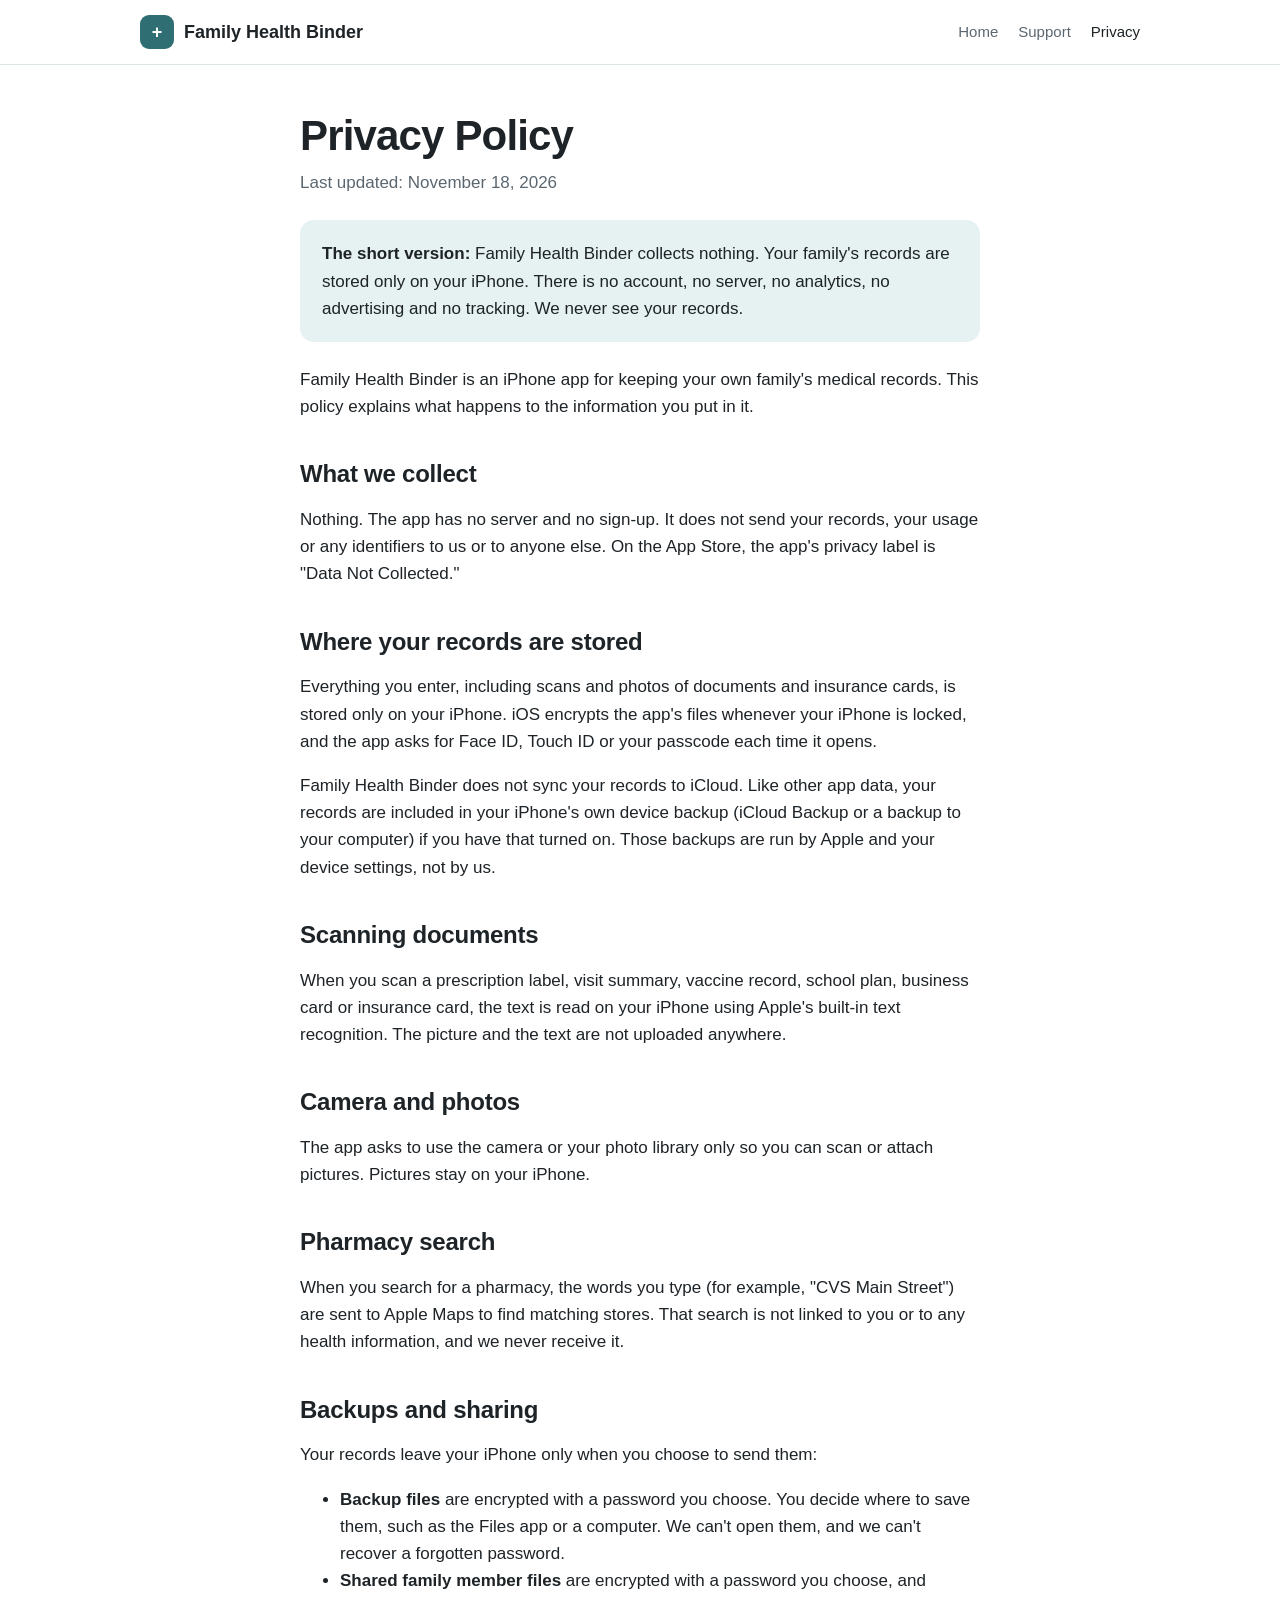
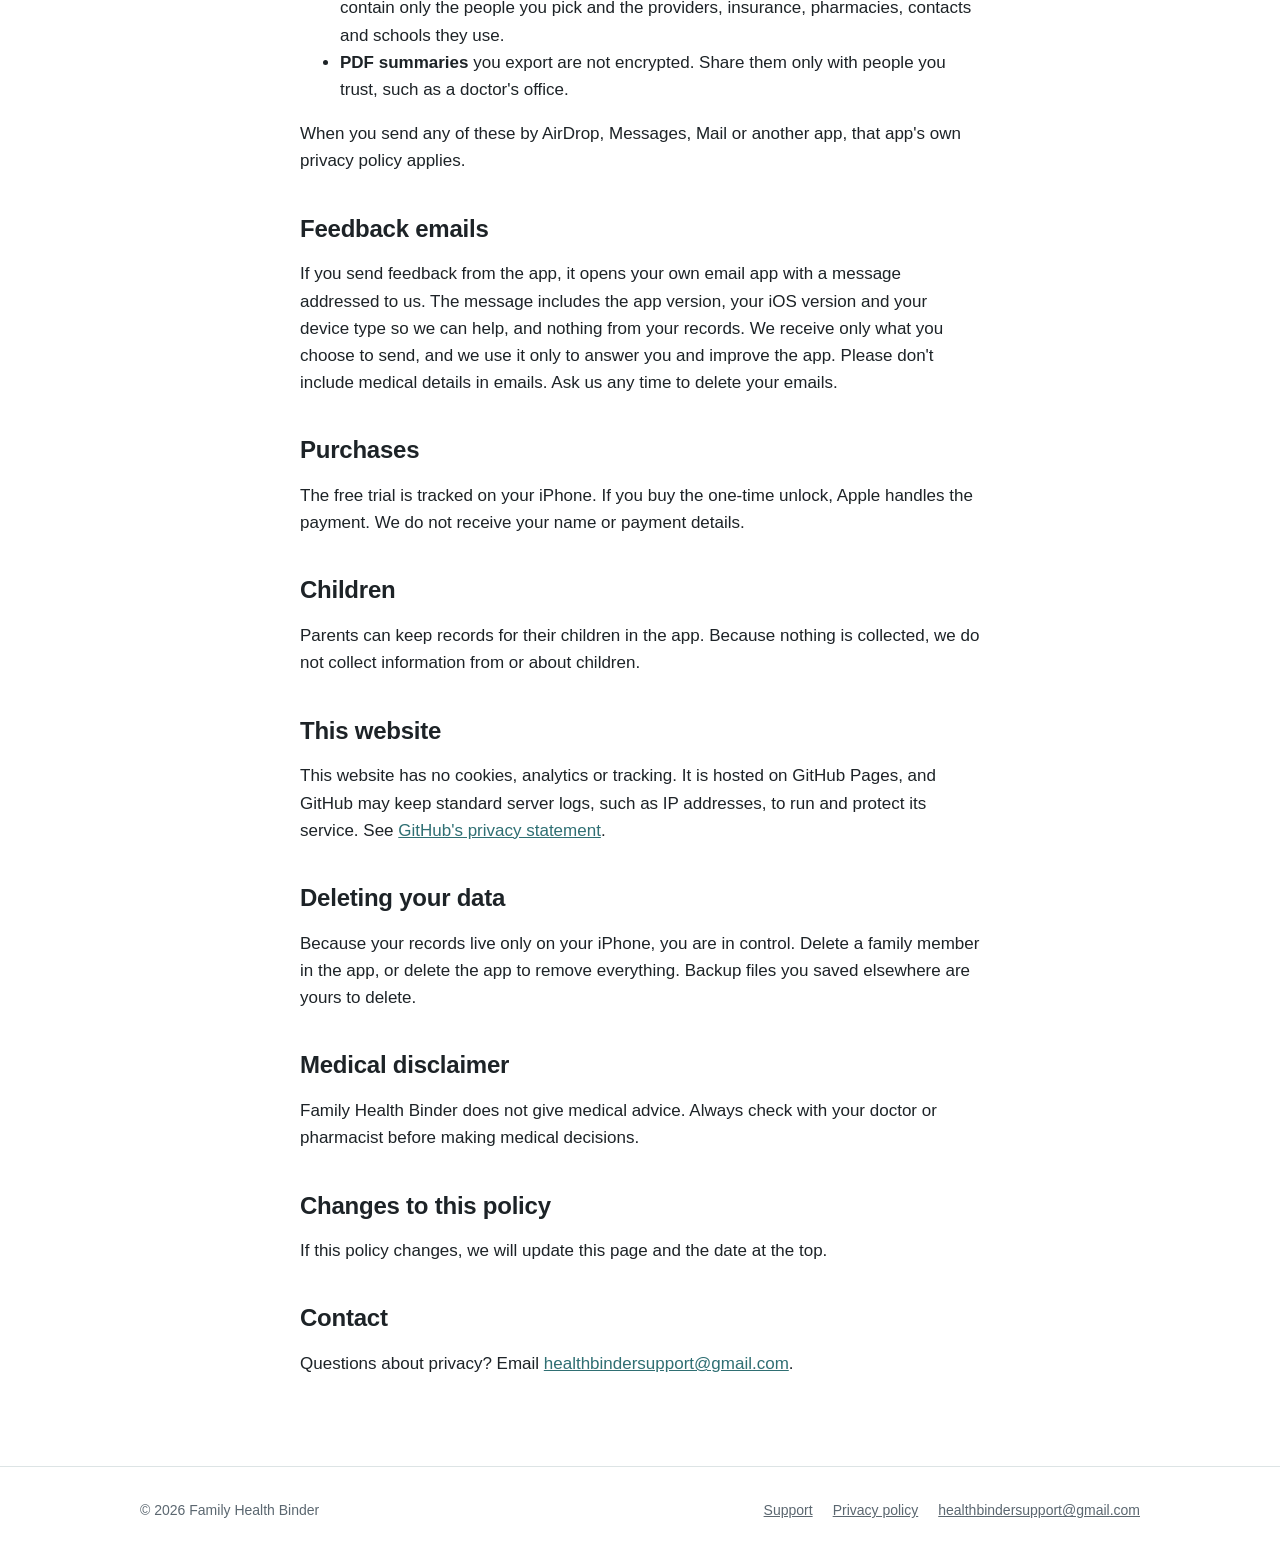
==== privacy.html @ 0f278eaf "Add files via upload" ====
<!doctype html>
<html lang="en">
<head>
  <meta charset="utf-8">
  <meta name="viewport" content="width=device-width, initial-scale=1">
  <title>Privacy Policy | Family Health Binder</title>
  <meta name="description" content="Family Health Binder collects no data. Your family's records stay on your iPhone.">
  <link rel="stylesheet" href="style.css">
</head>
<body>
  <header class="site-header">
    <div class="wrap">
      <a class="logo" href="./"><span class="logo-mark" aria-hidden="true">+</span>Family Health Binder</a>
      <nav class="site-nav" aria-label="Main">
        <a href="./">Home</a>
        <a href="support.html">Support</a>
        <a href="privacy.html" aria-current="page">Privacy</a>
      </nav>
    </div>
  </header>

  <main class="page">
    <div class="wrap narrow">
      <h1>Privacy Policy</h1>
      <p class="updated">Last updated: November 18, 2026</p>

      <div class="callout">
        <p><strong>The short version:</strong> Family Health Binder collects nothing. Your family's records are stored only on your iPhone. There is no account, no server, no analytics, no advertising and no tracking. We never see your records.</p>
      </div>

      <p>Family Health Binder is an iPhone app for keeping your own family's medical records. This policy explains what happens to the information you put in it.</p>

      <h2>What we collect</h2>
      <p>Nothing. The app has no server and no sign-up. It does not send your records, your usage or any identifiers to us or to anyone else. On the App Store, the app's privacy label is "Data Not Collected."</p>

      <h2>Where your records are stored</h2>
      <p>Everything you enter, including scans and photos of documents and insurance cards, is stored only on your iPhone. iOS encrypts the app's files whenever your iPhone is locked, and the app asks for Face ID, Touch ID or your passcode each time it opens.</p>
      <p>Family Health Binder does not sync your records to iCloud. Like other app data, your records are included in your iPhone's own device backup (iCloud Backup or a backup to your computer) if you have that turned on. Those backups are run by Apple and your device settings, not by us.</p>

      <h2>Scanning documents</h2>
      <p>When you scan a prescription label, visit summary, vaccine record, school plan, business card or insurance card, the text is read on your iPhone using Apple's built-in text recognition. The picture and the text are not uploaded anywhere.</p>

      <h2>Camera and photos</h2>
      <p>The app asks to use the camera or your photo library only so you can scan or attach pictures. Pictures stay on your iPhone.</p>

      <h2>Pharmacy search</h2>
      <p>When you search for a pharmacy, the words you type (for example, "CVS Main Street") are sent to Apple Maps to find matching stores. That search is not linked to you or to any health information, and we never receive it.</p>

      <h2>Backups and sharing</h2>
      <p>Your records leave your iPhone only when you choose to send them:</p>
      <ul>
        <li><strong>Backup files</strong> are encrypted with a password you choose. You decide where to save them, such as the Files app or a computer. We can't open them, and we can't recover a forgotten password.</li>
        <li><strong>Shared family member files</strong> are encrypted with a password you choose, and contain only the people you pick and the providers, insurance, pharmacies, contacts and schools they use.</li>
        <li><strong>PDF summaries</strong> you export are not encrypted. Share them only with people you trust, such as a doctor's office.</li>
      </ul>
      <p>When you send any of these by AirDrop, Messages, Mail or another app, that app's own privacy policy applies.</p>

      <h2>Feedback emails</h2>
      <p>If you send feedback from the app, it opens your own email app with a message addressed to us. The message includes the app version, your iOS version and your device type so we can help, and nothing from your records. We receive only what you choose to send, and we use it only to answer you and improve the app. Please don't include medical details in emails. Ask us any time to delete your emails.</p>

      <h2>Purchases</h2>
      <p>The free trial is tracked on your iPhone. If you buy the one-time unlock, Apple handles the payment. We do not receive your name or payment details.</p>

      <h2>Children</h2>
      <p>Parents can keep records for their children in the app. Because nothing is collected, we do not collect information from or about children.</p>

      <h2>This website</h2>
      <p>This website has no cookies, analytics or tracking. It is hosted on GitHub Pages, and GitHub may keep standard server logs, such as IP addresses, to run and protect its service. See <a href="https://docs.github.com/en/site-policy/privacy-policies/github-general-privacy-statement">GitHub's privacy statement</a>.</p>

      <h2>Deleting your data</h2>
      <p>Because your records live only on your iPhone, you are in control. Delete a family member in the app, or delete the app to remove everything. Backup files you saved elsewhere are yours to delete.</p>

      <h2>Medical disclaimer</h2>
      <p>Family Health Binder does not give medical advice. Always check with your doctor or pharmacist before making medical decisions.</p>

      <h2>Changes to this policy</h2>
      <p>If this policy changes, we will update this page and the date at the top.</p>

      <h2>Contact</h2>
      <p>Questions about privacy? Email <a href="mailto:healthbindersupport@gmail.com">healthbindersupport@gmail.com</a>.</p>
    </div>
  </main>

  <footer class="site-footer">
    <div class="wrap">
      <span>&copy; <span id="year">2026</span> Family Health Binder</span>
      <nav aria-label="Footer">
        <a href="support.html">Support</a>
        <a href="privacy.html">Privacy policy</a>
        <a href="mailto:healthbindersupport@gmail.com">healthbindersupport@gmail.com</a>
      </nav>
    </div>
  </footer>
  <script>document.getElementById('year').textContent = new Date().getFullYear();</script>
</body>
</html>
---- style.css ----
/* Family Health Binder website styles.
   To restyle the whole site, change the colors and fonts in :root below. */
:root {
  --brand: #2f6f73;        /* main accent: buttons, links, icons */
  --brand-dark: #1f4f52;   /* hover state */
  --brand-soft: #e6f1f1;   /* light accent backgrounds */
  --text: #1d2327;
  --muted: #5b6770;
  --bg: #ffffff;
  --bg-alt: #f6f8f8;
  --border: #dde4e5;
  --font: -apple-system, BlinkMacSystemFont, "SF Pro Text", "Segoe UI", Roboto, Helvetica, Arial, sans-serif;
  --radius: 14px;
  --max: 1040px;
}
@media (prefers-color-scheme: dark) {
  :root {
    --brand: #7cc4c8;
    --brand-dark: #a3d8db;
    --brand-soft: #1c3133;
    --text: #e8ecee;
    --muted: #a3afb6;
    --bg: #111618;
    --bg-alt: #182022;
    --border: #2a3437;
  }
}

* { box-sizing: border-box; }
html { -webkit-text-size-adjust: 100%; }
body { margin: 0; font-family: var(--font); color: var(--text); background: var(--bg); line-height: 1.6; font-size: 17px; }
a { color: var(--brand); }
a:hover { color: var(--brand-dark); }
img { max-width: 100%; }
.wrap { max-width: var(--max); margin: 0 auto; padding: 0 20px; }
.narrow { max-width: 720px; }

/* Header */
.site-header { border-bottom: 1px solid var(--border); background: var(--bg); position: sticky; top: 0; z-index: 10; }
.site-header .wrap { display: flex; align-items: center; justify-content: space-between; gap: 16px; min-height: 64px; flex-wrap: wrap; }
.logo { display: flex; align-items: center; gap: 10px; font-weight: 700; color: var(--text); text-decoration: none; font-size: 18px; }
.logo-mark { width: 34px; height: 34px; border-radius: 9px; background: var(--brand); color: var(--bg); display: grid; place-items: center; font-size: 18px; }
.site-nav { display: flex; gap: 20px; font-size: 15px; }
.site-nav a { color: var(--muted); text-decoration: none; }
.site-nav a:hover, .site-nav a[aria-current="page"] { color: var(--text); }

/* Hero */
.hero { padding: 72px 0 56px; text-align: center; }
.eyebrow { color: var(--brand); font-weight: 600; text-transform: uppercase; letter-spacing: .08em; font-size: 13px; margin: 0 0 12px; }
h1 { font-size: clamp(32px, 6vw, 52px); line-height: 1.1; margin: 0 0 18px; letter-spacing: -0.02em; }
.lead { font-size: clamp(18px, 2.4vw, 21px); color: var(--muted); max-width: 640px; margin: 0 auto 28px; }
.button { display: inline-block; background: var(--brand); color: var(--bg); padding: 13px 24px; border-radius: 999px; font-weight: 600; text-decoration: none; }
.button:hover { background: var(--brand-dark); color: var(--bg); }
.button.secondary { background: transparent; color: var(--brand); border: 1.5px solid var(--brand); }
.note { color: var(--muted); font-size: 14px; margin-top: 14px; }

/* Sections */
section { padding: 56px 0; }
section.alt { background: var(--bg-alt); }
h2 { font-size: clamp(26px, 4vw, 34px); line-height: 1.2; margin: 0 0 12px; letter-spacing: -0.01em; }
h3 { font-size: 19px; margin: 0 0 6px; }
.section-intro { color: var(--muted); max-width: 640px; margin: 0 0 32px; }
.center { text-align: center; }
.center .section-intro { margin-left: auto; margin-right: auto; }

.grid { display: grid; gap: 20px; grid-template-columns: repeat(auto-fit, minmax(260px, 1fr)); }
.card { background: var(--bg); border: 1px solid var(--border); border-radius: var(--radius); padding: 22px; }
.card p { margin: 0; color: var(--muted); }
.icon { width: 40px; height: 40px; border-radius: 10px; background: var(--brand-soft); color: var(--brand); display: grid; place-items: center; margin-bottom: 14px; }
.icon svg { width: 22px; height: 22px; }

.checks { list-style: none; padding: 0; margin: 0; display: grid; gap: 12px; }
.checks li { padding-left: 32px; position: relative; }
.checks li::before { content: ""; position: absolute; left: 0; top: 4px; width: 20px; height: 20px; border-radius: 50%; background: var(--brand-soft); }
.checks li::after { content: ""; position: absolute; left: 7px; top: 8px; width: 5px; height: 9px; border: solid var(--brand); border-width: 0 2px 2px 0; transform: rotate(45deg); }

.split { display: grid; gap: 40px; grid-template-columns: 1fr 1fr; align-items: center; }
@media (max-width: 760px) { .split { grid-template-columns: 1fr; } }

.card .price { color: var(--text); }
.price { font-size: 44px; font-weight: 700; margin: 0; }
.price small { font-size: 17px; color: var(--muted); font-weight: 400; }

/* Steps */
.steps { counter-reset: step; list-style: none; padding: 0; margin: 0; display: grid; gap: 20px; grid-template-columns: repeat(auto-fit, minmax(220px, 1fr)); }
.steps li { counter-increment: step; }
.steps li::before { content: counter(step); display: grid; place-items: center; width: 34px; height: 34px; border-radius: 50%; background: var(--brand); color: var(--bg); font-weight: 700; margin-bottom: 10px; }
.steps p { margin: 0; color: var(--muted); }

/* Text pages (privacy, support) */
.page { padding: 48px 0 72px; }
.page h1 { font-size: clamp(30px, 5vw, 42px); }
.page h2 { font-size: 24px; margin-top: 40px; }
.page .updated { color: var(--muted); margin-top: -8px; }
.callout { background: var(--brand-soft); border-radius: var(--radius); padding: 20px 22px; margin: 24px 0; }
.callout p:last-child { margin-bottom: 0; }
.callout p:first-child { margin-top: 0; }
details { border: 1px solid var(--border); border-radius: 12px; padding: 14px 18px; margin: 10px 0; background: var(--bg); }
details[open] { padding-bottom: 4px; }
summary { cursor: pointer; font-weight: 600; }
details p, details ol, details ul { color: var(--muted); }
.path { font-weight: 600; color: var(--text); white-space: nowrap; }

/* Footer */
.site-footer { border-top: 1px solid var(--border); padding: 32px 0 40px; color: var(--muted); font-size: 14px; }
.site-footer .wrap { display: flex; flex-wrap: wrap; gap: 12px 24px; justify-content: space-between; }
.site-footer nav { display: flex; gap: 20px; flex-wrap: wrap; }
.site-footer a { color: var(--muted); }
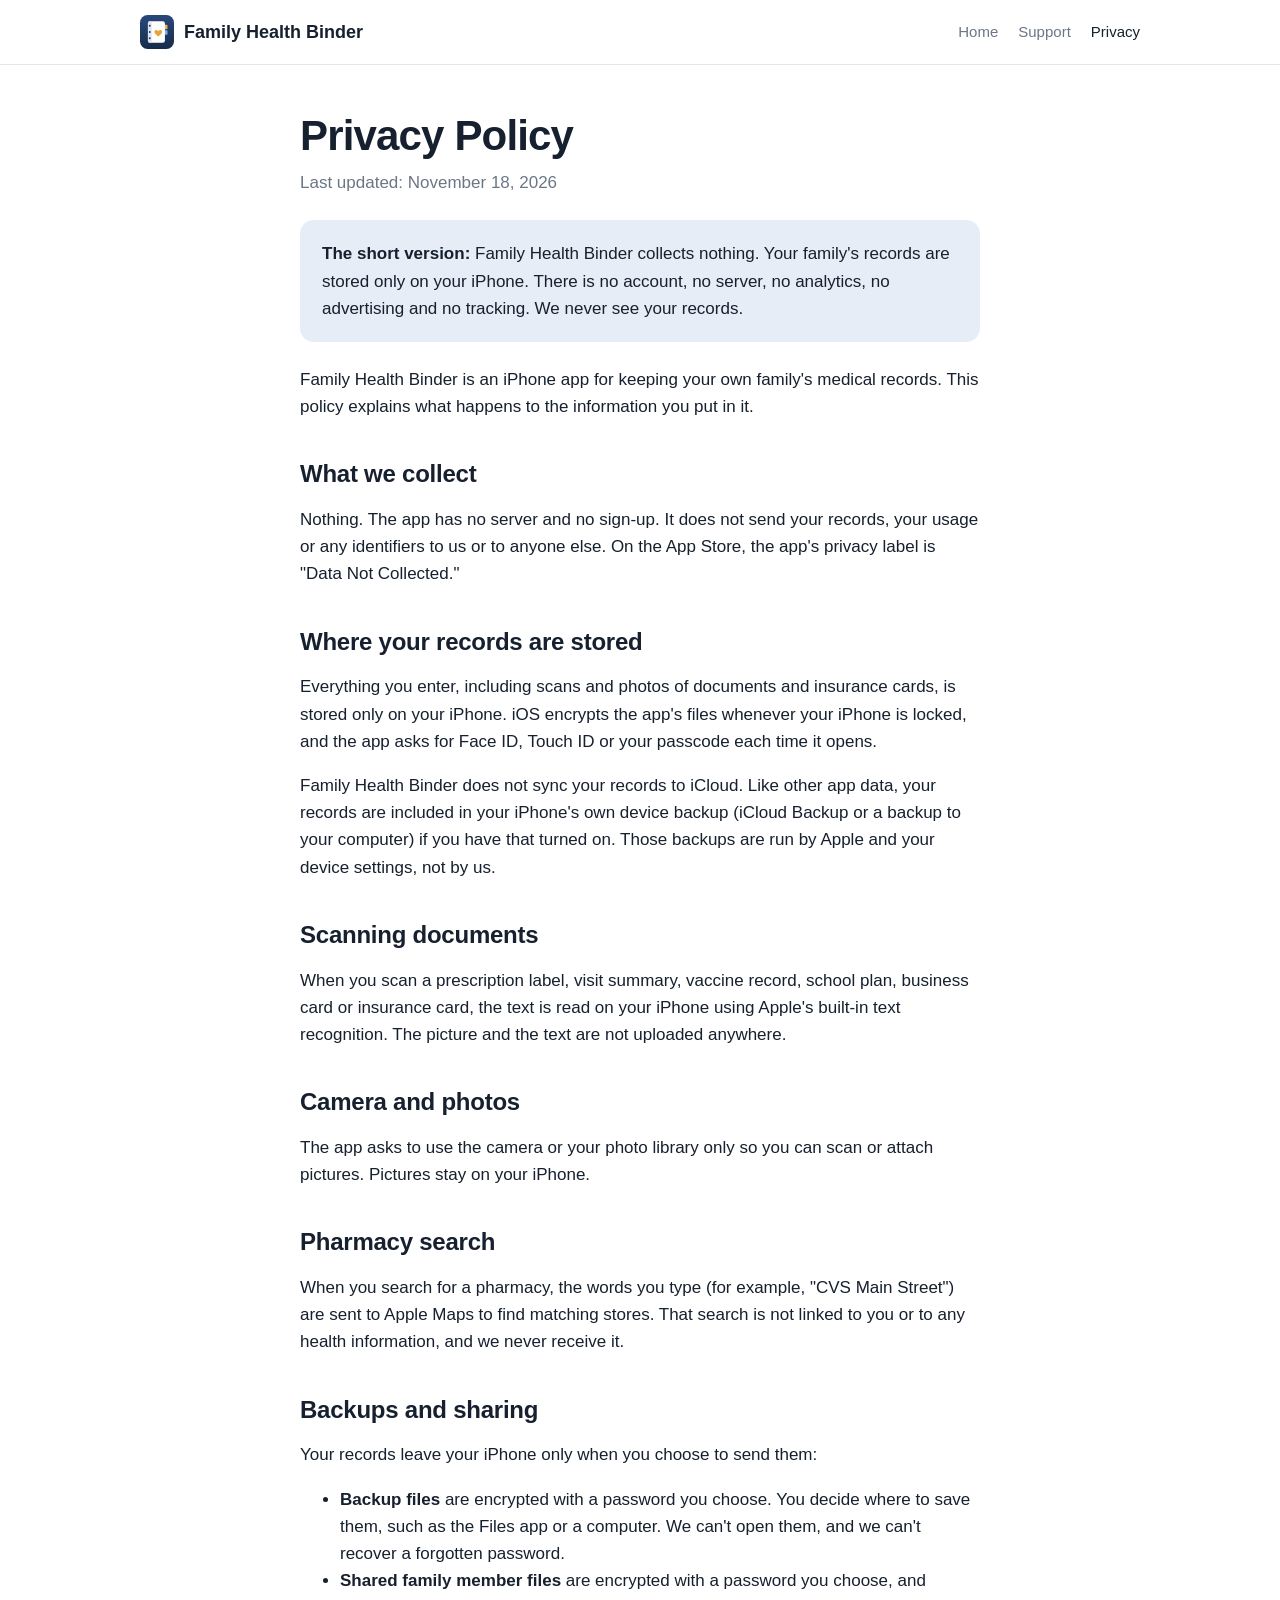
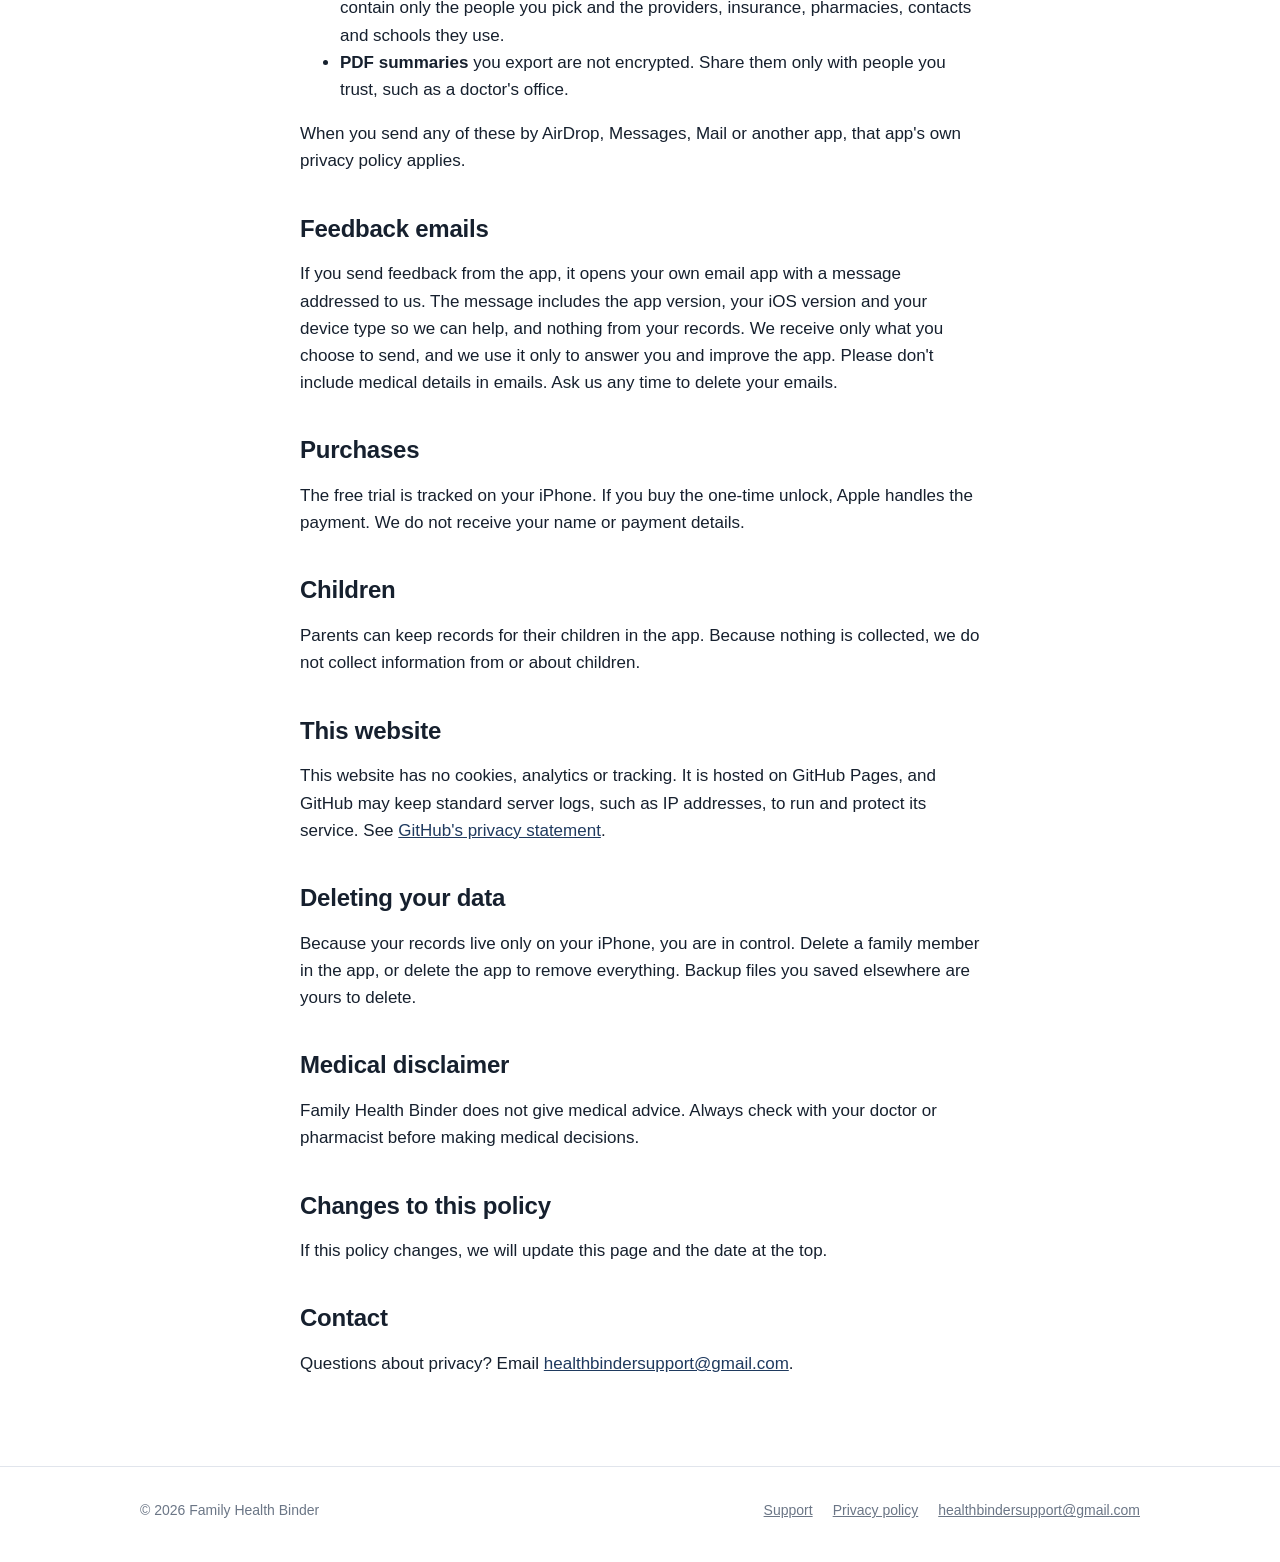
==== commit bc380ec9: "update branding and messaging" ====
--- a/privacy.html
+++ b/privacy.html
@@ -5,12 +5,15 @@
   <meta name="viewport" content="width=device-width, initial-scale=1">
   <title>Privacy Policy | Family Health Binder</title>
   <meta name="description" content="Family Health Binder collects no data. Your family's records stay on your iPhone.">
+  <link rel="icon" href="favicon.svg" type="image/svg+xml">
+  <link rel="icon" href="favicon-32.png" sizes="32x32" type="image/png">
+  <link rel="apple-touch-icon" href="apple-touch-icon.png">
   <link rel="stylesheet" href="style.css">
 </head>
 <body>
   <header class="site-header">
     <div class="wrap">
-      <a class="logo" href="./"><span class="logo-mark" aria-hidden="true">+</span>Family Health Binder</a>
+      <a class="logo" href="./"><img class="logo-mark" src="favicon.svg" alt="" width="34" height="34">Family Health Binder</a>
       <nav class="site-nav" aria-label="Main">
         <a href="./">Home</a>
         <a href="support.html">Support</a>
--- a/style.css
+++ b/style.css
@@ -1,28 +1,32 @@
 /* Family Health Binder website styles.
    To restyle the whole site, change the colors and fonts in :root below. */
 :root {
-  --brand: #2f6f73;        /* main accent: buttons, links, icons */
-  --brand-dark: #1f4f52;   /* hover state */
-  --brand-soft: #e6f1f1;   /* light accent backgrounds */
-  --text: #1d2327;
-  --muted: #5b6770;
+  --brand: #1f3a5f;        /* Binder Navy: buttons, links, icons */
+  --brand-dark: #142844;   /* hover state */
+  --brand-soft: #e6edf6;   /* light accent backgrounds */
+  --accent: #e8a33d;       /* amber: highlights, never small text on white */
+  --accent-text: #c9821e;  /* amber when used as text */
+  --text: #16202e;
+  --muted: #6b7686;
   --bg: #ffffff;
-  --bg-alt: #f6f8f8;
-  --border: #dde4e5;
+  --bg-alt: #f3f5f9;
+  --border: #e1e5ec;
   --font: -apple-system, BlinkMacSystemFont, "SF Pro Text", "Segoe UI", Roboto, Helvetica, Arial, sans-serif;
   --radius: 14px;
   --max: 1040px;
 }
 @media (prefers-color-scheme: dark) {
   :root {
-    --brand: #7cc4c8;
-    --brand-dark: #a3d8db;
-    --brand-soft: #1c3133;
-    --text: #e8ecee;
-    --muted: #a3afb6;
-    --bg: #111618;
-    --bg-alt: #182022;
-    --border: #2a3437;
+    --brand: #8db4e8;
+    --brand-dark: #b4cff2;
+    --brand-soft: #1d2d45;
+    --accent: #f2c271;
+    --accent-text: #f2c271;
+    --text: #e6ebf2;
+    --muted: #93a0b2;
+    --bg: #0d131c;
+    --bg-alt: #121b28;
+    --border: #223047;
   }
 }
 
@@ -39,14 +43,14 @@
 .site-header { border-bottom: 1px solid var(--border); background: var(--bg); position: sticky; top: 0; z-index: 10; }
 .site-header .wrap { display: flex; align-items: center; justify-content: space-between; gap: 16px; min-height: 64px; flex-wrap: wrap; }
 .logo { display: flex; align-items: center; gap: 10px; font-weight: 700; color: var(--text); text-decoration: none; font-size: 18px; }
-.logo-mark { width: 34px; height: 34px; border-radius: 9px; background: var(--brand); color: var(--bg); display: grid; place-items: center; font-size: 18px; }
+.logo-mark { width: 34px; height: 34px; display: block; }
 .site-nav { display: flex; gap: 20px; font-size: 15px; }
 .site-nav a { color: var(--muted); text-decoration: none; }
 .site-nav a:hover, .site-nav a[aria-current="page"] { color: var(--text); }
 
 /* Hero */
 .hero { padding: 72px 0 56px; text-align: center; }
-.eyebrow { color: var(--brand); font-weight: 600; text-transform: uppercase; letter-spacing: .08em; font-size: 13px; margin: 0 0 12px; }
+.eyebrow { color: var(--accent-text); font-weight: 600; text-transform: uppercase; letter-spacing: .08em; font-size: 13px; margin: 0 0 12px; }
 h1 { font-size: clamp(32px, 6vw, 52px); line-height: 1.1; margin: 0 0 18px; letter-spacing: -0.02em; }
 .lead { font-size: clamp(18px, 2.4vw, 21px); color: var(--muted); max-width: 640px; margin: 0 auto 28px; }
 .button { display: inline-block; background: var(--brand); color: var(--bg); padding: 13px 24px; border-radius: 999px; font-weight: 600; text-decoration: none; }
@@ -106,3 +110,165 @@
 .site-footer .wrap { display: flex; flex-wrap: wrap; gap: 12px 24px; justify-content: space-between; }
 .site-footer nav { display: flex; gap: 20px; flex-wrap: wrap; }
 .site-footer a { color: var(--muted); }
+
+/* ---------- Hero with phone ---------- */
+.hero-split { display: grid; grid-template-columns: 1.1fr .9fr; gap: 48px; align-items: center; text-align: left; }
+.hero-split .lead { margin-left: 0; }
+.hero-split h1 { font-size: clamp(32px, 5vw, 50px); }
+.hero-sub { font-size: clamp(20px, 2.6vw, 24px); font-weight: 600; color: var(--brand); margin: 0 0 16px; }
+@media (max-width: 820px) {
+  .hero-split { grid-template-columns: 1fr; text-align: center; }
+  .hero-split .lead { margin-left: auto; }
+}
+
+/* ---------- Benefit rows ---------- */
+.benefit { display: grid; grid-template-columns: 1fr 1fr; gap: 56px; align-items: center; }
+.benefit.flip .benefit-text { order: 2; }
+.benefit-text p { color: var(--muted); }
+.benefit-text .checks { margin-top: 20px; }
+@media (max-width: 820px) {
+  .benefit { grid-template-columns: 1fr; gap: 32px; }
+  .benefit.flip .benefit-text { order: 0; }
+}
+.demo { display: flex; justify-content: center; align-items: center; gap: 20px; flex-wrap: wrap; }
+.mini-grid { display: grid; gap: 14px 28px; grid-template-columns: repeat(auto-fit, minmax(220px, 1fr)); margin-top: 8px; }
+.mini-grid h3 { font-size: 17px; }
+.mini-grid p { margin: 0; color: var(--muted); font-size: 15px; }
+
+/* ---------- Phone mockup (illustrations, not screenshots) ----------
+   The app screens inside always use light iOS colors, like a real screenshot. */
+.phone { --ios-bg: #f3f5f9; --ios-card: #fff; --ios-text: #16202e; --ios-muted: #6b7686; --ios-line: #e1e5ec; --ios-blue: #1f3a5f; --ios-green: #2e9d5b;
+  width: 270px; aspect-ratio: 9 / 19.2; background: #1b1f22; border-radius: 44px; padding: 11px; box-shadow: 0 30px 60px -20px rgba(15, 25, 50, .35), 0 0 0 1px rgba(0,0,0,.06);
+  flex: none; position: relative; font-family: -apple-system, BlinkMacSystemFont, "SF Pro Text", "Segoe UI", Roboto, sans-serif; }
+.screen { position: relative; height: 100%; border-radius: 34px; overflow: hidden; background: var(--ios-bg); color: var(--ios-text); font-size: 12.5px; line-height: 1.35; }
+.island { position: absolute; top: 9px; left: 50%; transform: translateX(-50%); width: 82px; height: 23px; border-radius: 20px; background: #000; z-index: 5; }
+.statusbar { height: 42px; display: flex; justify-content: space-between; align-items: center; padding: 6px 26px 0; font-size: 12px; font-weight: 600; }
+.nav { padding: 2px 16px 8px; }
+.nav .back { color: var(--ios-blue); font-size: 13px; }
+.nav h4 { margin: 2px 0 0; font-size: 24px; font-weight: 700; letter-spacing: -.01em; }
+.nav h5 { margin: 2px 0 0; font-size: 15px; font-weight: 600; text-align: center; }
+.group { background: var(--ios-card); border-radius: 11px; margin: 0 12px 12px; overflow: hidden; }
+.group-label { color: var(--ios-muted); font-size: 10.5px; text-transform: uppercase; letter-spacing: .03em; margin: 0 24px 5px; }
+.row { display: flex; align-items: center; gap: 10px; padding: 9px 12px; border-bottom: 1px solid var(--ios-line); }
+.row:last-child { border-bottom: 0; }
+.row .grow { flex: 1; min-width: 0; }
+.row .k { color: var(--ios-muted); font-size: 10.5px; }
+.row .v { font-weight: 500; }
+.row .chev { color: #c4c4c7; font-size: 15px; }
+.avatar { width: 34px; height: 34px; border-radius: 50%; display: grid; place-items: center; font-weight: 600; font-size: 13px; flex: none; }
+.a1 { background: #dce6f3; color: #1f3a5f; } .a2 { background: #fbecd2; color: #8a5a10; } .a3 { background: #ddefe8; color: #22664f; } .a4 { background: #f1e3f2; color: #7a3d82; }
+.pill { font-size: 10px; background: #fbecd2; color: #8a5a10; padding: 2px 7px; border-radius: 10px; white-space: nowrap; }
+.toast { position: absolute; left: 14px; right: 14px; bottom: 22px; background: var(--ios-green); color: #fff; border-radius: 12px; padding: 10px 12px; font-weight: 600; font-size: 12px; display: flex; gap: 8px; align-items: center; box-shadow: 0 8px 20px rgba(0,0,0,.18); }
+.copied { position: absolute; left: 50%; transform: translateX(-50%); background: rgba(30,30,30,.88); color: #fff; padding: 6px 12px; border-radius: 16px; font-size: 11px; font-weight: 600; }
+
+/* Demo 1: family list items arrive one by one */
+.demo-family .person { opacity: 0; animation: arrive 8s infinite; }
+.demo-family .person:nth-child(2) { animation-delay: .25s; }
+.demo-family .person:nth-child(3) { animation-delay: .5s; }
+.demo-family .person:nth-child(4) { animation-delay: .75s; }
+.demo-family .tiles { opacity: 0; animation: arrive 8s 1.2s infinite; }
+@keyframes arrive { 0% { opacity: 0; transform: translateY(8px); } 6%, 92% { opacity: 1; transform: none; } 100% { opacity: 0; } }
+.tile-grid { display: grid; grid-template-columns: 1fr 1fr; gap: 8px; margin: 0 12px; }
+.tile { background: var(--ios-card); border-radius: 11px; padding: 9px 10px; }
+.tile b { display: block; font-size: 17px; color: var(--ios-blue); }
+.tile span { font-size: 10.5px; color: var(--ios-muted); }
+
+/* Demo 2: intake form filled from the phone (12s loop) */
+.demo-intake .hl { animation: none; border-radius: 0; }
+.demo-intake .r1 { animation: hl 12s infinite; }
+.demo-intake .r2 { animation: hl 12s 3s infinite; }
+.demo-intake .r3 { animation: hl 12s 6s infinite; }
+@keyframes hl { 0%, 4% { background: transparent; } 6%, 18% { background: #e3eaf4; } 22%, 100% { background: transparent; } }
+.demo-intake .copied { top: 46%; opacity: 0; animation: pop 3s infinite; }
+@keyframes pop { 0%, 8% { opacity: 0; } 14%, 50% { opacity: 1; } 60%, 100% { opacity: 0; } }
+.paper { width: 260px; background: #fffef9; color: #222; border-radius: 6px; padding: 18px 18px 14px; box-shadow: 0 18px 40px -16px rgba(0,0,0,.35); font-family: Georgia, "Times New Roman", serif; transform: rotate(1.5deg); flex: none; position: relative; }
+.paper::before { content: ""; position: absolute; top: -10px; left: 50%; transform: translateX(-50%); width: 80px; height: 20px; background: #9aa3a8; border-radius: 4px; }
+.paper h6 { font-size: 13px; text-transform: uppercase; letter-spacing: .06em; margin: 4px 0 12px; text-align: center; font-family: inherit; }
+.paper .field { font-size: 10.5px; color: #555; margin-bottom: 10px; }
+.paper .line { border-bottom: 1px solid #888; min-height: 20px; font-family: "Bradley Hand", "Segoe Print", "Comic Sans MS", cursive; font-size: 14px; color: #1f3f8f; white-space: nowrap; overflow: hidden; }
+.paper .fill { display: inline-block; clip-path: inset(0 100% 0 0); }
+.paper .f1 { animation: write 12s 1s infinite; }
+.paper .f2 { animation: write 12s 4s infinite; }
+.paper .f3 { animation: write 12s 7s infinite; }
+@keyframes write { 0% { clip-path: inset(0 100% 0 0); } 8%, 72% { clip-path: inset(0 0 0 0); } 76%, 100% { clip-path: inset(0 0 0 0); opacity: 0; } }
+.paper .done-line { min-height: 20px; }
+
+/* Demo 3: scanning a prescription label (10s loop) */
+.camera { position: absolute; inset: 42px 0 0; background: #2b2f33; display: grid; place-items: center; animation: cam 10s infinite; z-index: 2; }
+@keyframes cam { 0%, 38% { opacity: 1; } 44%, 100% { opacity: 0; } }
+.label { width: 78%; background: #fff; border-radius: 6px; padding: 12px; font-family: "Courier New", monospace; font-size: 9.5px; line-height: 1.45; color: #222; transform: rotate(-2deg); position: relative; overflow: hidden; }
+.label strong { font-size: 11px; }
+.label .store { display: flex; justify-content: space-between; border-bottom: 1px dashed #aaa; padding-bottom: 4px; margin-bottom: 6px; font-weight: 700; }
+.scanline { position: absolute; left: 0; right: 0; height: 3px; background: #4fd1c5; box-shadow: 0 0 12px 4px rgba(79,209,197,.6); top: 0; animation: sweep 10s infinite; }
+@keyframes sweep { 0% { top: 0; opacity: 0; } 4% { opacity: 1; } 30% { top: 100%; opacity: 1; } 32%, 100% { top: 100%; opacity: 0; } }
+.frame { position: absolute; inset: 18% 6%; border: 2px solid rgba(255,255,255,.7); border-radius: 12px; pointer-events: none; }
+.shutter { position: absolute; bottom: 20px; left: 50%; transform: translateX(-50%); width: 46px; height: 46px; border-radius: 50%; border: 3px solid #fff; background: rgba(255,255,255,.25); }
+.cam-hint { position: absolute; top: 12px; left: 0; right: 0; text-align: center; color: #fff; font-size: 11px; }
+.demo-scan .found .row { opacity: 0; animation: arrive2 10s infinite; }
+.demo-scan .found .row:nth-child(1) { animation-delay: 4.4s; }
+.demo-scan .found .row:nth-child(2) { animation-delay: 4.7s; }
+.demo-scan .found .row:nth-child(3) { animation-delay: 5s; }
+.demo-scan .found .row:nth-child(4) { animation-delay: 5.3s; }
+.demo-scan .found .row:nth-child(5) { animation-delay: 5.6s; }
+@keyframes arrive2 { 0% { opacity: 0; } 4%, 50% { opacity: 1; } 56%, 100% { opacity: 0; } }
+.demo-scan .toast { opacity: 0; animation: toast 10s infinite; }
+@keyframes toast { 0%, 66% { opacity: 0; transform: translateY(10px); } 70%, 92% { opacity: 1; transform: none; } 96%, 100% { opacity: 0; } }
+.found-head { opacity: 0; animation: arrive2 10s 4.2s infinite; }
+
+/* Demo 4: search across the family */
+.searchbar { margin: 0 12px 12px; background: #e4e4ea; border-radius: 10px; padding: 7px 10px; color: var(--ios-text); display: flex; gap: 6px; align-items: center; min-height: 31px; }
+.searchbar .ph { color: var(--ios-muted); }
+.caret { display: inline-block; width: 1.5px; height: 14px; background: var(--ios-blue); animation: blink 1s steps(1) infinite; vertical-align: -2px; }
+@keyframes blink { 50% { opacity: 0; } }
+.results .row { transition: opacity .4s, transform .4s; }
+.results.hidden .row { opacity: 0; transform: translateY(6px); }
+
+@media (prefers-reduced-motion: reduce) {
+  .phone *, .paper * { animation: none !important; }
+  .demo-family .person, .demo-family .tiles, .demo-scan .found .row, .found-head { opacity: 1; }
+  .camera { display: none; }
+  .demo-scan .toast { opacity: 1; }
+  .paper .fill { clip-path: none; }
+  .demo-intake .copied { display: none; }
+}
+
+/* Family screen header band, as in the app */
+.band { background: #1f3a5f; color: #fff; padding-bottom: 14px; margin-bottom: 12px; }
+.band .statusbar { color: #fff; }
+.band h4 { color: #fff; }
+.band .nav { padding-bottom: 0; }
+.band-sub { color: #c9d6e8; font-size: 11px; margin-top: 2px; }
+.tile b { color: var(--ios-blue); }
+.checks li::before { background: #fbecd2; }
+.checks li::after { border-color: #c9821e; }
+@media (prefers-color-scheme: dark) { .checks li::before { background: #3d2f17; } .checks li::after { border-color: #f2c271; } }
+
+/* Intake demo: the paper form overlaps the phone */
+.demo-intake { flex-wrap: nowrap; gap: 0; align-items: flex-end; }
+.demo-intake .paper { width: 220px; margin-left: -70px; margin-bottom: 24px; z-index: 3; }
+@media (max-width: 480px) {
+  .demo-intake .phone { width: 228px; }
+  .demo-intake .paper { width: 185px; margin-left: -80px; padding: 14px 12px 10px; }
+  .demo-intake .paper .line { font-size: 12px; }
+}
+.benefit-text .eyebrow { color: var(--accent-text); }
+@media (prefers-color-scheme: dark) { .phone { box-shadow: 0 30px 60px -20px rgba(0,0,0,.6), 0 0 0 1px #2a3a52; } }
+
+/* Intake demo timing (12s loop, no delays so the steps stay in order) */
+.demo-intake .r1 { animation: hl1 12s infinite; }
+.demo-intake .r2 { animation: hl2 12s infinite; }
+.demo-intake .r3 { animation: hl3 12s infinite; }
+@keyframes hl1 { 0%, 4% { background: transparent; } 6%, 18% { background: #e3eaf4; } 21%, 100% { background: transparent; } }
+@keyframes hl2 { 0%, 29% { background: transparent; } 31%, 43% { background: #e3eaf4; } 46%, 100% { background: transparent; } }
+@keyframes hl3 { 0%, 54% { background: transparent; } 56%, 68% { background: #e3eaf4; } 71%, 100% { background: transparent; } }
+.demo-intake .copied { animation: copied 12s infinite; }
+@keyframes copied {
+  0%, 7% { opacity: 0; top: 30%; } 8%, 16% { opacity: 1; top: 30%; } 17%, 32% { opacity: 0; top: 30%; }
+  33%, 41% { opacity: 1; top: 47%; } 42%, 57% { opacity: 0; top: 47%; }
+  58%, 66% { opacity: 1; top: 64%; } 67%, 100% { opacity: 0; top: 64%; } }
+.paper .f1 { animation: w1 12s infinite; }
+.paper .f2 { animation: w2 12s infinite; }
+.paper .f3 { animation: w3 12s infinite; }
+@keyframes w1 { 0%, 10% { clip-path: inset(0 100% 0 0); opacity: 1; } 18%, 92% { clip-path: inset(0 0 0 0); opacity: 1; } 97%, 100% { clip-path: inset(0 0 0 0); opacity: 0; } }
+@keyframes w2 { 0%, 35% { clip-path: inset(0 100% 0 0); opacity: 1; } 43%, 92% { clip-path: inset(0 0 0 0); opacity: 1; } 97%, 100% { clip-path: inset(0 0 0 0); opacity: 0; } }
+@keyframes w3 { 0%, 60% { clip-path: inset(0 100% 0 0); opacity: 1; } 68%, 92% { clip-path: inset(0 0 0 0); opacity: 1; } 97%, 100% { clip-path: inset(0 0 0 0); opacity: 0; } }
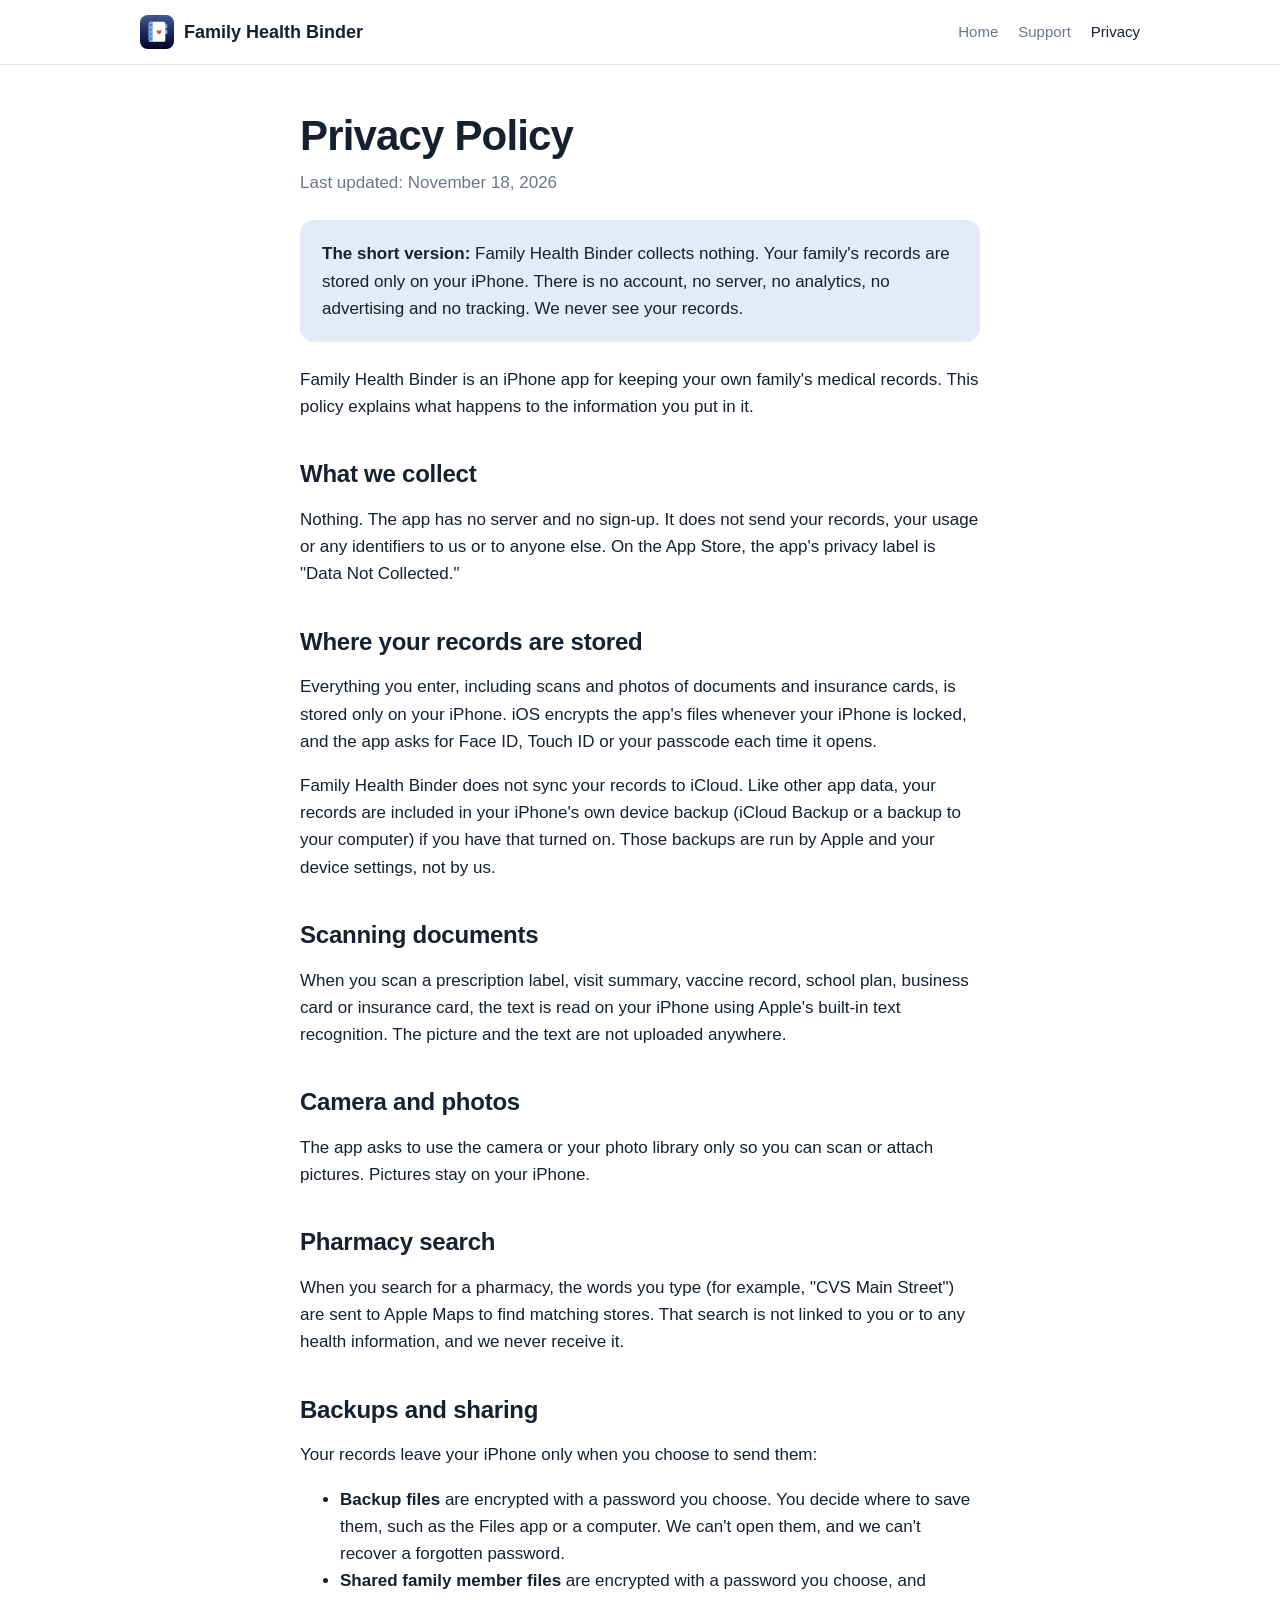
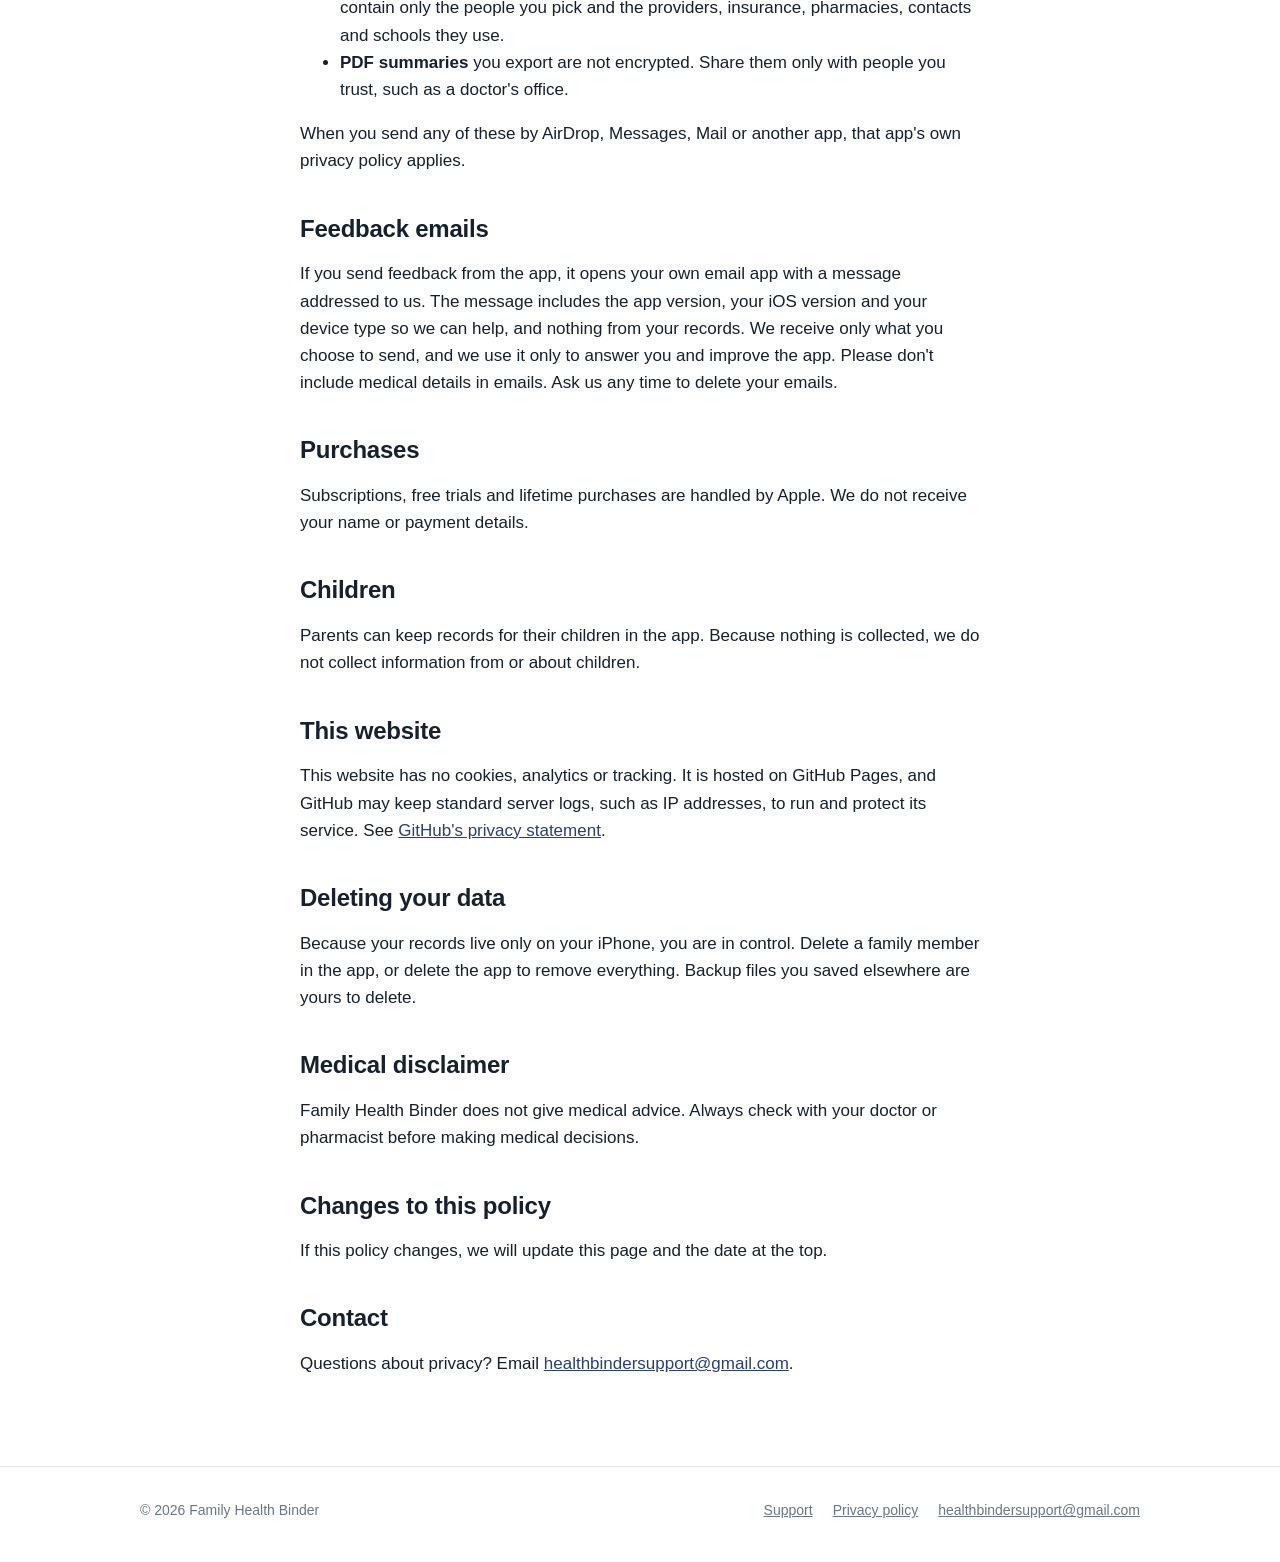
==== commit 6291e4b4: "update branding" ====
--- a/privacy.html
+++ b/privacy.html
@@ -62,7 +62,7 @@
       <p>If you send feedback from the app, it opens your own email app with a message addressed to us. The message includes the app version, your iOS version and your device type so we can help, and nothing from your records. We receive only what you choose to send, and we use it only to answer you and improve the app. Please don't include medical details in emails. Ask us any time to delete your emails.</p>
 
       <h2>Purchases</h2>
-      <p>The free trial is tracked on your iPhone. If you buy the one-time unlock, Apple handles the payment. We do not receive your name or payment details.</p>
+      <p>Subscriptions, free trials and lifetime purchases are handled by Apple. We do not receive your name or payment details.</p>
 
       <h2>Children</h2>
       <p>Parents can keep records for their children in the app. Because nothing is collected, we do not collect information from or about children.</p>
--- a/style.css
+++ b/style.css
@@ -1,15 +1,15 @@
 /* Family Health Binder website styles.
    To restyle the whole site, change the colors and fonts in :root below. */
 :root {
-  --brand: #1f3a5f;        /* Binder Navy: buttons, links, icons */
-  --brand-dark: #142844;   /* hover state */
-  --brand-soft: #e6edf6;   /* light accent backgrounds */
-  --accent: #e8a33d;       /* amber: highlights, never small text on white */
-  --accent-text: #c9821e;  /* amber when used as text */
+  --brand: #2b3f75;        /* Navy: buttons, links, icons */
+  --brand-dark: #1f2b5b;   /* hover state */
+  --brand-soft: #e4eaf7;   /* light accent backgrounds */
+  --accent: #eb473b;       /* logo red: small marks only */
+  --accent-text: #b3261e;  /* red when used as text */
   --text: #16202e;
   --muted: #6b7686;
   --bg: #ffffff;
-  --bg-alt: #f3f5f9;
+  --bg-alt: #f4f6fb;
   --border: #e1e5ec;
   --font: -apple-system, BlinkMacSystemFont, "SF Pro Text", "Segoe UI", Roboto, Helvetica, Arial, sans-serif;
   --radius: 14px;
@@ -17,16 +17,16 @@
 }
 @media (prefers-color-scheme: dark) {
   :root {
-    --brand: #8db4e8;
-    --brand-dark: #b4cff2;
-    --brand-soft: #1d2d45;
-    --accent: #f2c271;
-    --accent-text: #f2c271;
+    --brand: #77a8f3;
+    --brand-dark: #a9c8f5;
+    --brand-soft: #1e2c55;
+    --accent: #f0685d;
+    --accent-text: #ff8a80;
     --text: #e6ebf2;
     --muted: #93a0b2;
-    --bg: #0d131c;
-    --bg-alt: #121b28;
-    --border: #223047;
+    --bg: #070a1f;
+    --bg-alt: #0e1330;
+    --border: #232a4a;
   }
 }
 
@@ -137,7 +137,7 @@
 
 /* ---------- Phone mockup (illustrations, not screenshots) ----------
    The app screens inside always use light iOS colors, like a real screenshot. */
-.phone { --ios-bg: #f3f5f9; --ios-card: #fff; --ios-text: #16202e; --ios-muted: #6b7686; --ios-line: #e1e5ec; --ios-blue: #1f3a5f; --ios-green: #2e9d5b;
+.phone { --ios-bg: #f4f6fb; --ios-card: #fff; --ios-text: #16202e; --ios-muted: #6b7686; --ios-line: #e1e5ec; --ios-blue: #2b3f75; --ios-green: #2e9d5b;
   width: 270px; aspect-ratio: 9 / 19.2; background: #1b1f22; border-radius: 44px; padding: 11px; box-shadow: 0 30px 60px -20px rgba(15, 25, 50, .35), 0 0 0 1px rgba(0,0,0,.06);
   flex: none; position: relative; font-family: -apple-system, BlinkMacSystemFont, "SF Pro Text", "Segoe UI", Roboto, sans-serif; }
 .screen { position: relative; height: 100%; border-radius: 34px; overflow: hidden; background: var(--ios-bg); color: var(--ios-text); font-size: 12.5px; line-height: 1.35; }
@@ -156,8 +156,8 @@
 .row .v { font-weight: 500; }
 .row .chev { color: #c4c4c7; font-size: 15px; }
 .avatar { width: 34px; height: 34px; border-radius: 50%; display: grid; place-items: center; font-weight: 600; font-size: 13px; flex: none; }
-.a1 { background: #dce6f3; color: #1f3a5f; } .a2 { background: #fbecd2; color: #8a5a10; } .a3 { background: #ddefe8; color: #22664f; } .a4 { background: #f1e3f2; color: #7a3d82; }
-.pill { font-size: 10px; background: #fbecd2; color: #8a5a10; padding: 2px 7px; border-radius: 10px; white-space: nowrap; }
+.a1 { background: #dce6f8; color: #2b3f75; } .a2 { background: #fce1de; color: #b0322a; } .a3 { background: #ddefe8; color: #22664f; } .a4 { background: #ede4f7; color: #5b3e8f; }
+.pill { font-size: 10px; background: #fce1de; color: #b0322a; padding: 2px 7px; border-radius: 10px; white-space: nowrap; }
 .toast { position: absolute; left: 14px; right: 14px; bottom: 22px; background: var(--ios-green); color: #fff; border-radius: 12px; padding: 10px 12px; font-weight: 600; font-size: 12px; display: flex; gap: 8px; align-items: center; box-shadow: 0 8px 20px rgba(0,0,0,.18); }
 .copied { position: absolute; left: 50%; transform: translateX(-50%); background: rgba(30,30,30,.88); color: #fff; padding: 6px 12px; border-radius: 16px; font-size: 11px; font-weight: 600; }
 
@@ -178,7 +178,7 @@
 .demo-intake .r1 { animation: hl 12s infinite; }
 .demo-intake .r2 { animation: hl 12s 3s infinite; }
 .demo-intake .r3 { animation: hl 12s 6s infinite; }
-@keyframes hl { 0%, 4% { background: transparent; } 6%, 18% { background: #e3eaf4; } 22%, 100% { background: transparent; } }
+@keyframes hl { 0%, 4% { background: transparent; } 6%, 18% { background: #e4eaf7; } 22%, 100% { background: transparent; } }
 .demo-intake .copied { top: 46%; opacity: 0; animation: pop 3s infinite; }
 @keyframes pop { 0%, 8% { opacity: 0; } 14%, 50% { opacity: 1; } 60%, 100% { opacity: 0; } }
 .paper { width: 260px; background: #fffef9; color: #222; border-radius: 6px; padding: 18px 18px 14px; box-shadow: 0 18px 40px -16px rgba(0,0,0,.35); font-family: Georgia, "Times New Roman", serif; transform: rotate(1.5deg); flex: none; position: relative; }
@@ -233,15 +233,15 @@
 }
 
 /* Family screen header band, as in the app */
-.band { background: #1f3a5f; color: #fff; padding-bottom: 14px; margin-bottom: 12px; }
+.band { background: #2b3f75; color: #fff; padding-bottom: 14px; margin-bottom: 12px; }
 .band .statusbar { color: #fff; }
 .band h4 { color: #fff; }
 .band .nav { padding-bottom: 0; }
 .band-sub { color: #c9d6e8; font-size: 11px; margin-top: 2px; }
 .tile b { color: var(--ios-blue); }
-.checks li::before { background: #fbecd2; }
-.checks li::after { border-color: #c9821e; }
-@media (prefers-color-scheme: dark) { .checks li::before { background: #3d2f17; } .checks li::after { border-color: #f2c271; } }
+.checks li::before { background: #e4eaf7; }
+.checks li::after { border-color: #2b3f75; }
+@media (prefers-color-scheme: dark) { .checks li::before { background: #1e2c55; } .checks li::after { border-color: #77a8f3; } }
 
 /* Intake demo: the paper form overlaps the phone */
 .demo-intake { flex-wrap: nowrap; gap: 0; align-items: flex-end; }
@@ -258,9 +258,9 @@
 .demo-intake .r1 { animation: hl1 12s infinite; }
 .demo-intake .r2 { animation: hl2 12s infinite; }
 .demo-intake .r3 { animation: hl3 12s infinite; }
-@keyframes hl1 { 0%, 4% { background: transparent; } 6%, 18% { background: #e3eaf4; } 21%, 100% { background: transparent; } }
-@keyframes hl2 { 0%, 29% { background: transparent; } 31%, 43% { background: #e3eaf4; } 46%, 100% { background: transparent; } }
-@keyframes hl3 { 0%, 54% { background: transparent; } 56%, 68% { background: #e3eaf4; } 71%, 100% { background: transparent; } }
+@keyframes hl1 { 0%, 4% { background: transparent; } 6%, 18% { background: #e4eaf7; } 21%, 100% { background: transparent; } }
+@keyframes hl2 { 0%, 29% { background: transparent; } 31%, 43% { background: #e4eaf7; } 46%, 100% { background: transparent; } }
+@keyframes hl3 { 0%, 54% { background: transparent; } 56%, 68% { background: #e4eaf7; } 71%, 100% { background: transparent; } }
 .demo-intake .copied { animation: copied 12s infinite; }
 @keyframes copied {
   0%, 7% { opacity: 0; top: 30%; } 8%, 16% { opacity: 1; top: 30%; } 17%, 32% { opacity: 0; top: 30%; }
@@ -272,3 +272,5 @@
 @keyframes w1 { 0%, 10% { clip-path: inset(0 100% 0 0); opacity: 1; } 18%, 92% { clip-path: inset(0 0 0 0); opacity: 1; } 97%, 100% { clip-path: inset(0 0 0 0); opacity: 0; } }
 @keyframes w2 { 0%, 35% { clip-path: inset(0 100% 0 0); opacity: 1; } 43%, 92% { clip-path: inset(0 0 0 0); opacity: 1; } 97%, 100% { clip-path: inset(0 0 0 0); opacity: 0; } }
 @keyframes w3 { 0%, 60% { clip-path: inset(0 100% 0 0); opacity: 1; } 68%, 92% { clip-path: inset(0 0 0 0); opacity: 1; } 97%, 100% { clip-path: inset(0 0 0 0); opacity: 0; } }
+.results { transition: opacity .4s; }
+.results.hidden { opacity: 0; }
